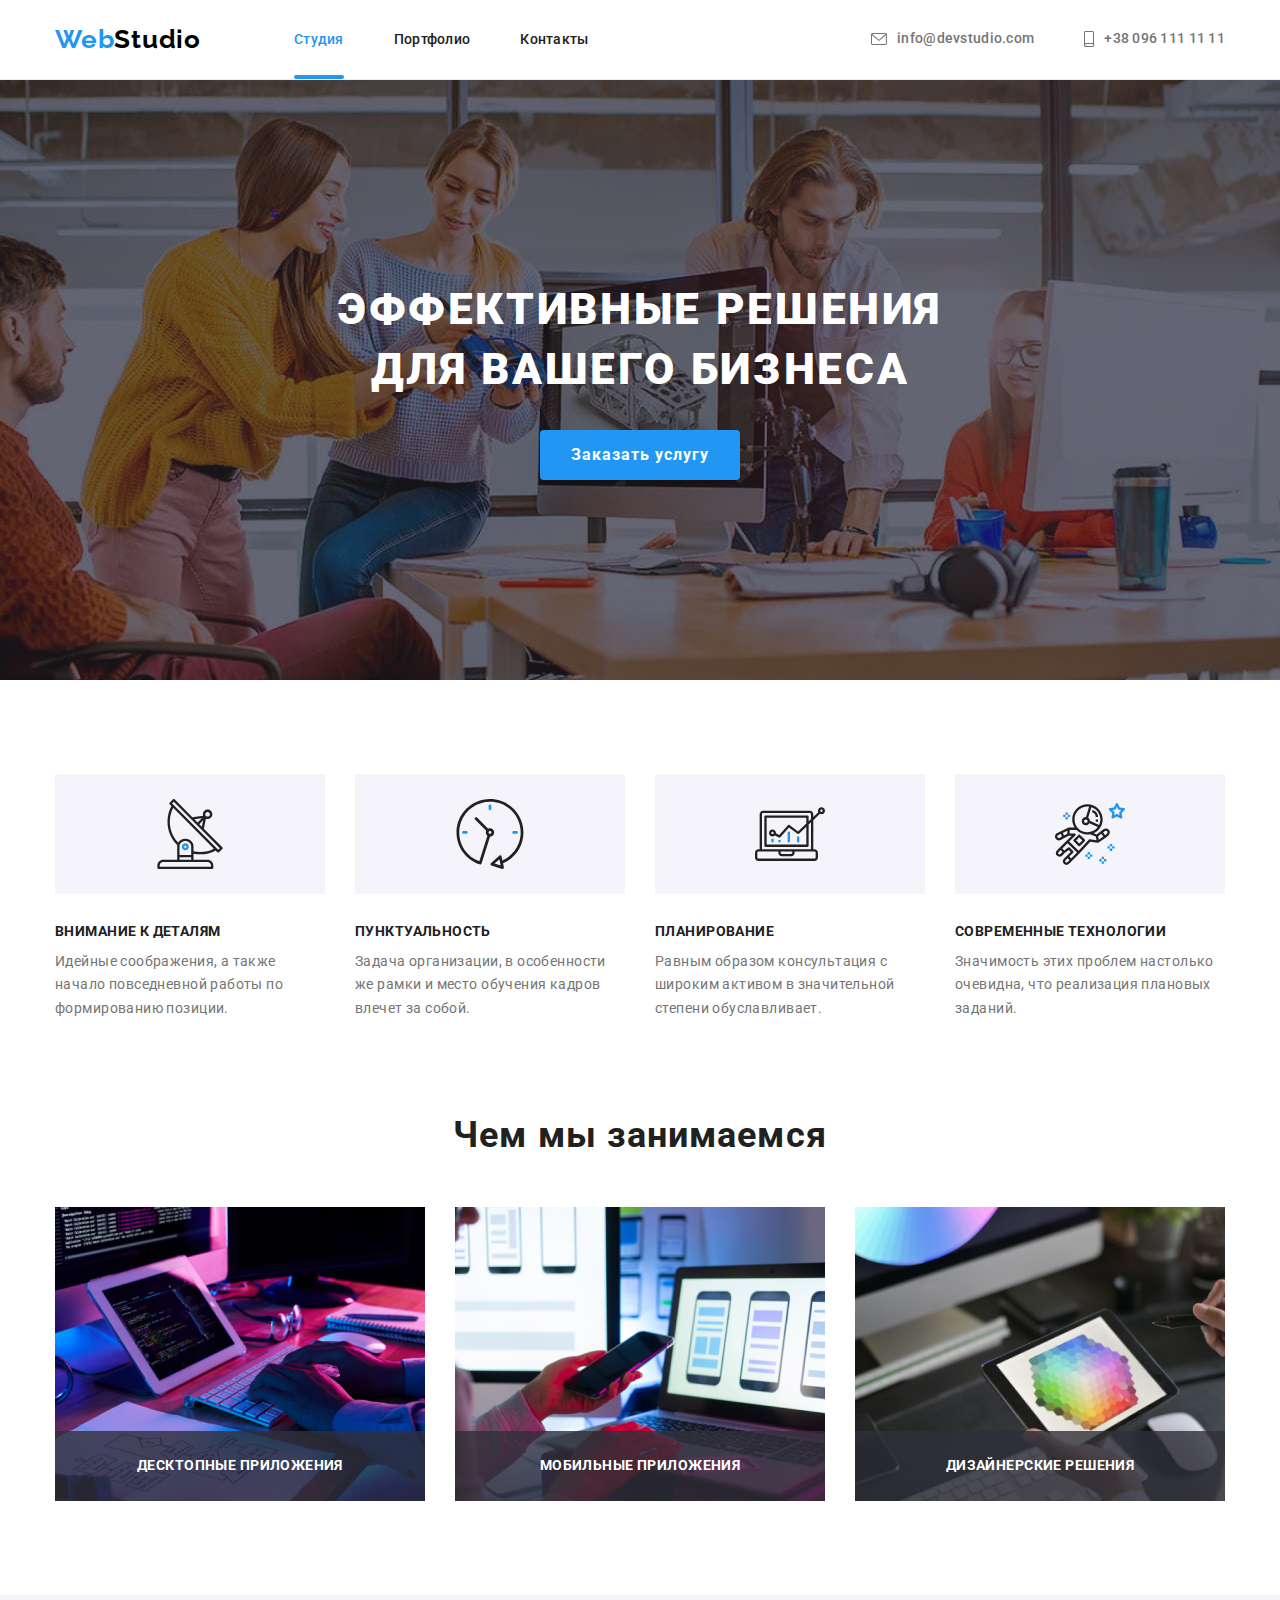
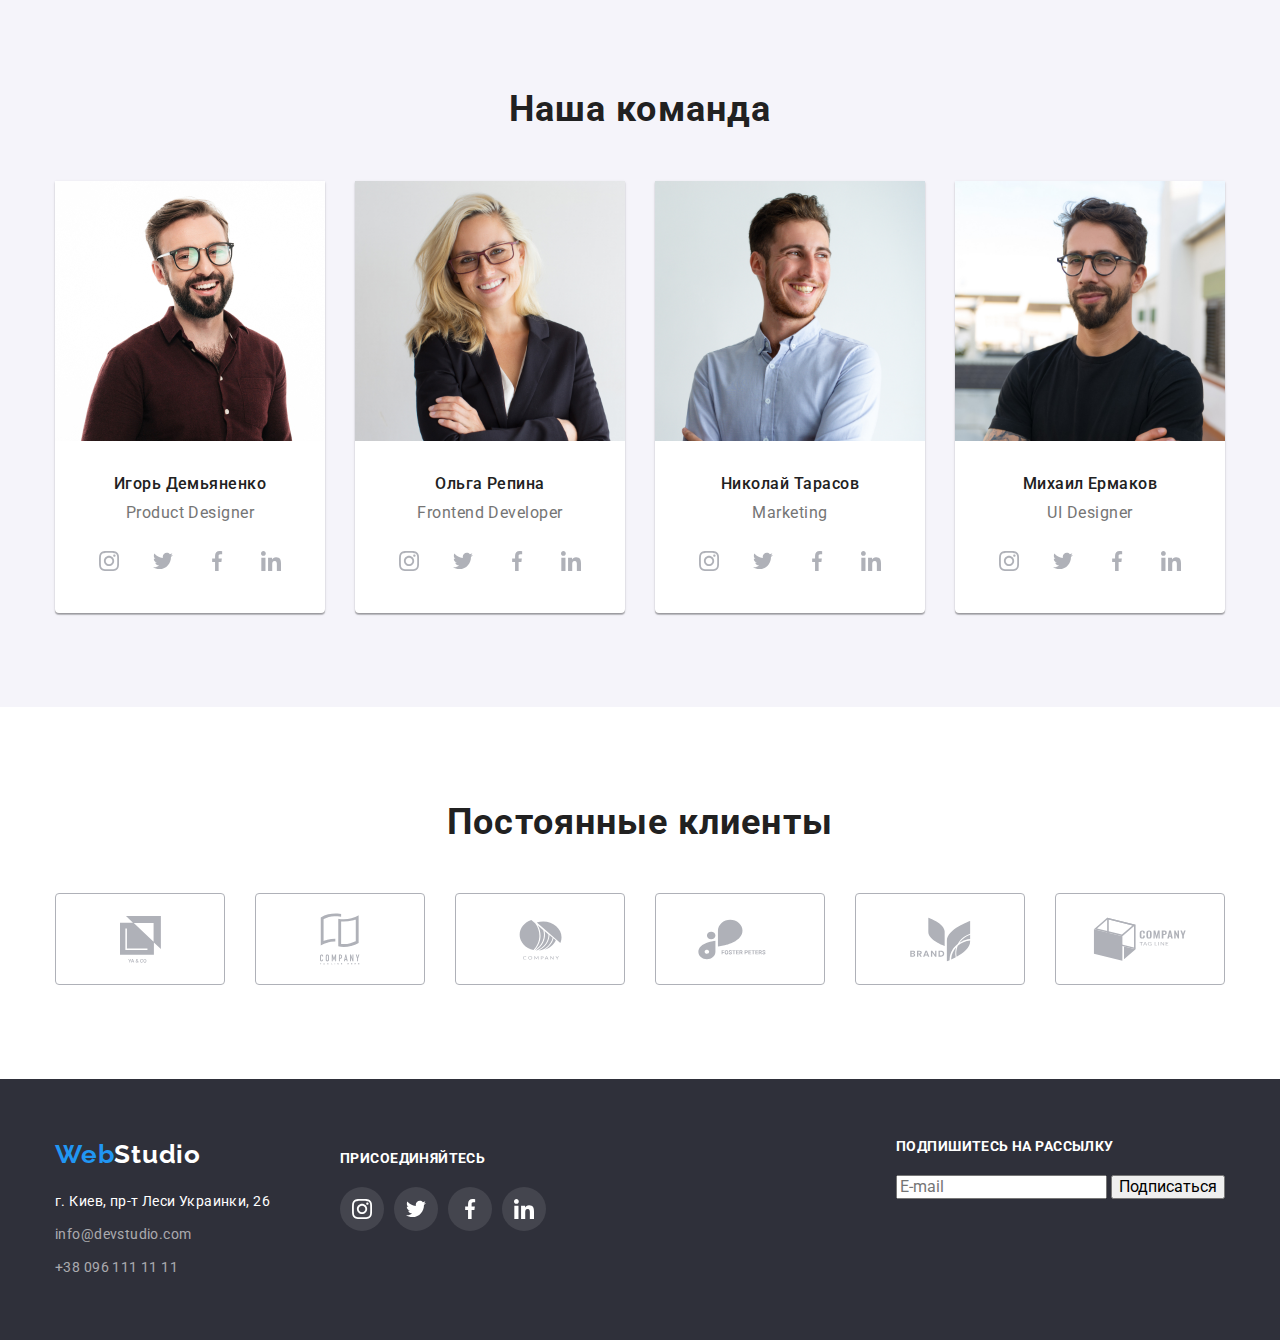
==== index.html @ 9729d233 "починає ДЗ 6" ====
<!DOCTYPE html>
<html lang="ru">
  <head>
    <meta charset="UTF-8" />
    <meta http-equiv="X-UA-Compatible" content="IE=edge" />
    <meta name="viewport" content="width=device-width, initial-scale=1.0" />
    <title>Студия</title>
    <link rel="preconnect" href="https://fonts.googleapis.com" />
    <link rel="preconnect" href="https://fonts.gstatic.com" crossorigin />
    <link
      href="https://fonts.googleapis.com/css2?family=Raleway:wght@700&amp;family=Roboto:wght@400;500;700;900&amp;display=swap"
      rel="stylesheet"
    />
    <link
      rel="stylesheet"
      href="https://cdnjs.cloudflare.com/ajax/libs/modern-normalize/1.0.0/modern-normalize.min.css"
    />
    <link rel="stylesheet" href="./css/styles.css" />
  </head>
  <body>
    <!--Шапка сторінки-->
    <header class="header">
      <div class="conteiner header-conteiner">
        <!--Логотип-->
        <a href="index.html" lang="en" class="logo-header link"
          ><span class="logo-item">Web</span>Studio</a
        >
        <nav class="header-nav">
          <!--Навігація сайту-->
          <ul class="nav-menu list">
            <li class="nav-menu-item">
              <a href="./index.html" class="menu-link link current">Студия</a>
            </li>
            <li class="nav-menu-item">
              <a href="./portfolio.html" class="menu-link link">Портфолио</a>
            </li>
            <li class="nav-menu-item">
              <a href="" class="menu-link link">Контакты</a>
            </li>
          </ul>
        </nav>
        <!--телефон і емейл-->
        <ul class="auth-menu list">
          <li>
            <a href="mailto:info@devstudio.com" class="auth-link link" lang="en"
              ><svg class="auth-link-icon" width="16" height="12">
                <use href="./images/icons.svg#envelope"></use>
              </svg>
              info@devstudio.com</a
            >
          </li>
          <li>
            <a href="tel:+380961111111" class="auth-tel link auth-link"
              ><svg class="auth-tel-icon" width="10" height="16">
                <use href="./images/icons.svg#smartphone"></use>
              </svg>
              +38 096 111 11 11</a
            >
          </li>
        </ul>
      </div>
    </header>
    <!--Основний текст сайту-->
    <main>
      <!--герой-->
      <section class="hero">
        <div class="conteiner hero-conteiner">
          <h1 class="hero-title">Эффективные решения для вашего бизнеса</h1>
          <button type="button" class="hero-btn" data-modal-open>
            Заказать услугу
          </button>
        </div>
      </section>
      <!--особливості-->
      <section class="features">
        <div class="conteiner">
          <!--Особливості-->
          <ul class="features-menu list">
            <li class="features-item">
              <div class="features-bg">
                <svg class="features-icon" width="70" height="70">
                  <use href="./images/icons.svg#antenna"></use>
                </svg>
              </div>
              <h3 class="features-title">Внимание к деталям</h3>
              <p class="features-text">
                Идейные соображения, а также начало повседневной работы по
                формированию позиции.
              </p>
            </li>
            <li class="features-item">
              <div class="features-bg">
                <svg class="features-icon" width="70" height="70">
                  <use href="./images/icons.svg#clock"></use>
                </svg>
              </div>
              <h3 class="features-title">Пунктуальность</h3>
              <p class="features-text">
                Задача организации, в особенности же рамки и место обучения
                кадров влечет за собой.
              </p>
            </li>
            <li class="features-item">
              <div class="features-bg">
                <svg class="features-icon" width="70" height="70">
                  <use href="./images/icons.svg#diagram"></use>
                </svg>
              </div>
              <h3 class="features-title">Планирование</h3>
              <p class="features-text">
                Равным образом консультация с широким активом в значительной
                степени обуславливает.
              </p>
            </li>
            <li class="features-item">
              <div class="features-bg">
                <svg class="features-icon" width="70" height="70">
                  <use href="./images/icons.svg#astronaut"></use>
                </svg>
              </div>
              <h3 class="features-title">Современные технологии</h3>
              <p class="features-text">
                Значимость этих проблем настолько очевидна, что реализация
                плановых заданий.
              </p>
            </li>
          </ul>
        </div>
      </section>
      <!--Чим ми займаємось-->
      <section class="activity section">
        <div class="conteiner">
          <h2 class="activity-title">Чем мы занимаемся</h2>
          <!--Зображення задач-->
          <ul class="activity-menu list">
            <li class="activity-item">
              <div class="activity-label">
                <p class="activity-text">Десктопные приложения</p>
              </div>
              <img
                class="activity-img"
                src="./images/creating_a_site.jpg"
                alt="создание сайта"
                width="370"
              />
            </li>
            <li class="activity-item">
              <div class="activity-label">
                <p class="activity-text">Мобильные приложения</p>
              </div>
              <img
                class="activity-img"
                src="./images/creating_applications.jpg"
                alt="создание мобильных приложений"
                width="370"
              />
            </li>
            <li class="activity-item">
              <div class="activity-label">
                <p class="activity-text">Дизайнерские решения</p>
              </div>
              <img
                class="activity-img"
                src="./images/design.jpg"
                alt="оформление и дизайн"
                width="370"
              />
            </li>
          </ul>
        </div>
      </section>
      <!--Наша команда-->
      <section class="team section">
        <div class="conteiner">
          <h2 class="team-title">Наша команда</h2>
          <ul class="team-menu list">
            <li class="team-item">
              <img
                src="./images/demyanenko.jpg"
                alt="Игорь Демьяненко"
                width="270"
              />
              <div class="team-block">
                <h3 class="name-title">Игорь Демьяненко</h3>
                <p lang="en" class="name-text">Product Designer</p>
              </div>
              <ul class="team-social-menu list">
                <li class="team-social-item">
                  <a href="" class="team-social-link">
                    <svg class="team-social-icon" width="20" height="20">
                      <use href="./images/icons.svg#instagram"></use>
                    </svg>
                  </a>
                </li>
                <li class="team-social-item">
                  <a href="" class="team-social-link">
                    <svg class="team-social-icon" width="20" height="20">
                      <use href="./images/icons.svg#twitter"></use>
                    </svg>
                  </a>
                </li>
                <li class="team-social-item">
                  <a href="" class="team-social-link">
                    <svg class="team-social-icon" width="20" height="20">
                      <use href="./images/icons.svg#facebook"></use>
                    </svg>
                  </a>
                </li>
                <li class="team-social-item">
                  <a href="" class="team-social-link">
                    <svg class="team-social-icon" width="20" height="20">
                      <use href="./images/icons.svg#linkedin"></use>
                    </svg>
                  </a>
                </li>
              </ul>
            </li>
            <li class="team-item">
              <img src="./images/repina.jpg" alt="Ольга Репина" width="270" />
              <div class="team-block">
                <h3 class="name-title">Ольга Репина</h3>
                <p lang="en" class="name-text">Frontend Developer</p>
              </div>
              <ul class="team-social-menu list">
                <li class="team-social-item">
                  <a href="" class="team-social-link">
                    <svg class="team-social-icon" width="20" height="20">
                      <use href="./images/icons.svg#instagram"></use>
                    </svg>
                  </a>
                </li>
                <li class="team-social-item">
                  <a href="" class="team-social-link">
                    <svg class="team-social-icon" width="20" height="20">
                      <use href="./images/icons.svg#twitter"></use>
                    </svg>
                  </a>
                </li>
                <li class="team-social-item">
                  <a href="" class="team-social-link">
                    <svg class="team-social-icon" width="20" height="20">
                      <use href="./images/icons.svg#facebook"></use>
                    </svg>
                  </a>
                </li>
                <li class="team-social-item">
                  <a href="" class="team-social-link">
                    <svg class="team-social-icon" width="20" height="20">
                      <use href="./images/icons.svg#linkedin"></use>
                    </svg>
                  </a>
                </li>
              </ul>
            </li>
            <li class="team-item">
              <img
                src="./images/tarasov.jpg"
                alt="Николай Тарасов"
                width="270"
              />
              <div class="team-block">
                <h3 class="name-title">Николай Тарасов</h3>
                <p lang="en" class="name-text">Marketing</p>
              </div>
              <ul class="team-social-menu list">
                <li class="team-social-item">
                  <a href="" class="team-social-link">
                    <svg class="team-social-icon" width="20" height="20">
                      <use href="./images/icons.svg#instagram"></use>
                    </svg>
                  </a>
                </li>
                <li class="team-social-item">
                  <a href="" class="team-social-link">
                    <svg class="team-social-icon" width="20" height="20">
                      <use href="./images/icons.svg#twitter"></use>
                    </svg>
                  </a>
                </li>
                <li class="team-social-item">
                  <a href="" class="team-social-link">
                    <svg class="team-social-icon" width="20" height="20">
                      <use href="./images/icons.svg#facebook"></use>
                    </svg>
                  </a>
                </li>
                <li class="team-social-item">
                  <a href="" class="team-social-link">
                    <svg class="team-social-icon" width="20" height="20">
                      <use href="./images/icons.svg#linkedin"></use>
                    </svg>
                  </a>
                </li>
              </ul>
            </li>
            <li class="team-item">
              <img
                src="./images/ermakov.jpg"
                alt="Михаил Ермаков"
                width="270"
              />
              <div class="team-block">
                <h3 class="name-title">Михаил Ермаков</h3>
                <p lang="en" class="name-text">UI Designer</p>
              </div>
              <ul class="team-social-menu list">
                <li class="team-social-item">
                  <a href="" class="team-social-link">
                    <svg class="team-social-icon" width="20" height="20">
                      <use href="./images/icons.svg#instagram"></use>
                    </svg>
                  </a>
                </li>
                <li class="team-social-item">
                  <a href="" class="team-social-link">
                    <svg class="team-social-icon" width="20" height="20">
                      <use href="./images/icons.svg#twitter"></use>
                    </svg>
                  </a>
                </li>
                <li class="team-social-item">
                  <a href="" class="team-social-link">
                    <svg class="team-social-icon" width="20" height="20">
                      <use href="./images/icons.svg#facebook"></use>
                    </svg>
                  </a>
                </li>
                <li class="team-social-item">
                  <a href="" class="team-social-link">
                    <svg class="team-social-icon" width="20" height="20">
                      <use href="./images/icons.svg#linkedin"></use>
                    </svg>
                  </a>
                </li>
              </ul>
            </li>
          </ul>
        </div>
      </section>
      <!-- Постійні клієнти -->
      <section class="clients section">
        <div class="conteiner">
          <h2 class="clients-title">Постоянные клиенты</h2>
          <ul class="clients-menu list">
            <li class="clients-item">
              <a href="" class="clients-link">
                <svg class="clients-icon" width="41" height="47">
                  <use href="./images/icons.svg#company-1"></use>
                </svg>
              </a>
            </li>
            <li class="clients-item">
              <a href="" class="clients-link">
                <svg class="clients-icon" width="40" height="52">
                  <use href="./images/icons.svg#company-2"></use>
                </svg>
              </a>
            </li>
            <li class="clients-item">
              <a href="" class="clients-link">
                <svg class="clients-icon" width="43" height="41">
                  <use href="./images/icons.svg#company-3"></use>
                </svg>
              </a>
            </li>
            <li class="clients-item">
              <a href="" class="clients-link">
                <svg class="clients-icon" width="84" height="41">
                  <use href="./images/icons.svg#company-4"></use>
                </svg>
              </a>
            </li>
            <li class="clients-item">
              <a href="" class="clients-link">
                <svg class="clients-icon" width="63" height="45">
                  <use href="./images/icons.svg#company-5"></use>
                </svg>
              </a>
            </li>
            <li class="clients-item">
              <a href="" class="clients-link">
                <svg class="clients-icon" width="94" height="44">
                  <use href="./images/icons.svg#company-6"></use>
                </svg>
              </a>
            </li>
          </ul>
        </div>
      </section>
    </main>
    <!--Футер-->
    <footer class="footer">
      <div class="conteiner footer-block">
        <div class="footer-address-block">
          <a href="index.html" lang="en" class="logo-footer link"
            ><span class="logo-item">Web</span>Studio</a
          >
          <address class="address">
            <p class="footer-address">г. Киев, пр-т Леси Украинки, 26</p>
            <a
              href="mailto:info@devstudio.com"
              lang="en"
              class="footer-web link"
              >info@devstudio.com</a
            >
            <a href="tel:+380961111111" class="footer-tel link"
              >+38 096 111 11 11</a
            >
          </address>
        </div>
        <div class="footer-social">
          <p class="footer-social-text">присоединяйтесь</p>
          <ul class="footer-social-menu list">
            <li class="footer-social-item">
              <a href="" class="footer-social-link">
                <svg class="footer-social-icon" width="20" height="20">
                  <use href="./images/icons.svg#instagram"></use>
                </svg>
              </a>
            </li>
            <li class="footer-social-item">
              <a href="" class="footer-social-link">
                <svg class="footer-social-icon" width="20" height="20">
                  <use href="./images/icons.svg#twitter"></use>
                </svg>
              </a>
            </li>
            <li class="footer-social-item">
              <a href="" class="footer-social-link">
                <svg class="footer-social-icon" width="20" height="20">
                  <use href="./images/icons.svg#facebook"></use>
                </svg>
              </a>
            </li>
            <li class="footer-social-item">
              <a href="" class="footer-social-link">
                <svg class="footer-social-icon" width="20" height="20">
                  <use href="./images/icons.svg#linkedin"></use>
                </svg>
              </a>
            </li>
          </ul>
        </div>
        <div class="footer-sign">
          <p class="footer-sign-text">подпишитесь на рассылку</p>
          <form class="footer-sign-form">
              <input class="footer-sign-mail-siput" type="email" placeholder="E-mail">
              <button type="submit">Подписаться</button>
          </form>
        </div>
      </div>
    </footer>
    <div class="backdrop is-hidden" data-modal>
      <div class="modal">
        <button type="button" class="modal-btn" data-modal-close>
          <svg class="modal-close" width="18" height="18">
            <use href="./images/icons.svg#close"></use>
          </svg>
        </button>
      </div>
    </div>
    <script src="./js/modal.js"></script>
  </body>
</html>
---- css/styles.css ----
html {
  box-sizing: border-box;
}

*,
*::before,
*::after {
  box-sizing: inherit;
}

:root {
  --primary-text-color: #757575;
  --primary-title-color: #212121;
  --white-title-color: #ffffff;
  --accent-color: #2196f3;
  --header-text-color: #212121;
  --footer-text-color: rgba(255, 255, 255, 0.6);
  --footer-icon-bg-color: rgba(255, 255, 255, 0.1);
  --background-item-color: #f5f4fa;
  --icons-media-color: #afb1b8;
}

body {
  font-family: 'Roboto', sans-serif;
  color: #212121;
}

h1,
h2,
h3,
h4,
h4,
h5,
p {
  margin: 0;
}

ul {
  margin: 0;
  padding: 0;
}

.list {
  list-style: none;
}

.link {
  text-decoration: none;
}

.conteiner {
  width: 1200px;
  padding-left: 15px;
  padding-right: 15px;
  margin-left: auto;
  margin-right: auto;
}

.section {
  padding-top: 94px;
  padding-bottom: 94px;
}

/* -----------------------header------------------------- */

.header {
  padding-top: 24px;
  padding-bottom: 24px;
  border-bottom: 1px solid #ececec;
}

.header-conteiner {
  display: flex;
  align-items: center;
}

.link.current {
  color: var(--accent-color);
}

.nav-menu {
  display: flex;
}

.nav-menu-item:not(:last-child) {
  margin-right: 50px;
}

.logo-header {
  font-family: Raleway, sans-serif;
  font-style: normal;
  font-weight: 700;
  font-size: 26px;
  line-height: 1.19;
  letter-spacing: 0.03em;
  color: #000000;
  margin-right: 93px;
}

.logo-footer {
  font-family: Raleway, sans-serif;
  font-style: normal;
  font-weight: 700;
  font-size: 26px;
  line-height: 1.19;
  letter-spacing: 0.03em;
  color: #ffffff;
}

.logo-item {
  color: #2196f3;
}

.menu-link {
  position: relative;
  font-weight: 500;
  font-size: 14px;
  line-height: 1.14;
  letter-spacing: 0.02em;
  color: var(--header-text-color);
  transition-property: color;
  transition-duration: 250ms;
  transition-timing-function: cubic-bezier(0.4, 0, 0.2, 1);
}

.current.menu-link::after {
  position: absolute;
  content: '';
  display: block;
  width: 100%;
  height: 4px;
  border-radius: 2px;
  background-color: var(--accent-color);
  bottom: -31.4px;
}

.menu-link:hover,
.menu-link:focus {
  color: var(--accent-color);
}

.auth-menu {
  display: flex;
  margin-left: auto;
}

.auth-link {
  font-weight: 500;
  font-size: 14px;
  line-height: 1.14;
  letter-spacing: 0.02em;
  color: var(--primary-text-color);
  display: flex;
  align-items: center;
  transition-property: color;
  transition-duration: 250ms;
  transition-timing-function: cubic-bezier(0.4, 0, 0.2, 1);
}

.auth-tel {
  margin-left: 50px;
}

.auth-link:hover,
.auth-link:focus {
  color: var(--accent-color);
}

.auth-link-icon {
  margin-right: 10px;
  fill: currentColor;
}

.auth-tel-icon {
  margin-right: 10px;
  fill: currentColor;
}

/* --------------------hero----------------------- */

.hero {
  background-image: linear-gradient(
      rgba(47, 48, 58, 0.4),
      rgba(47, 48, 58, 0.4)
    ),
    url(../images/hero-bg.jpg);
  max-width: 1600px;
  background-repeat: no-repeat;
  background-size: cover;
  background-position: center;
  margin-left: auto;
  margin-right: auto;
}

.hero-conteiner {
  padding-top: 200px;
  padding-bottom: 200px;
}

.hero-title {
  font-weight: 900;
  font-size: 44px;
  line-height: 1.36;
  letter-spacing: 0.06em;
  text-transform: uppercase;
  color: var(--white-title-color);
  width: 696px;
  text-align: center;
  margin-left: auto;
  margin-right: auto;
}

.hero-btn {
  display: block;
  font-family: inherit;
  font-weight: bold;
  font-size: 16px;
  line-height: 1.87;
  letter-spacing: 0.06em;
  color: var(--white-title-color);
  cursor: pointer;
  background: #2196f3;
  box-shadow: 0px 4px 4px rgba(0, 0, 0, 0.15);
  margin-left: auto;
  margin-right: auto;
  margin-top: 30px;
  min-width: 200px;
  height: 50px;
  border-radius: 4px;
  border-style: none;
  transition-property: background-color;
  transition-duration: 250ms;
  transition-timing-function: cubic-bezier(0.4, 0, 0.2, 1);
}

.hero-btn:hover,
.hero-btn:focus {
  background-color: #188ce8;
}

/* --------------------features----------------------- */

.features-bg {
  width: 270px;
  height: 120px;
  padding: 25px 100px;
  background-color: var(--background-item-color);
  margin-bottom: 30px;
}

.features {
  padding-top: 94px;
}

.features-menu {
  display: flex;
  justify-content: space-between;
}

.features-item {
  width: 270px;
}

.features-title {
  display: block;
  font-weight: 700;
  font-size: 14px;
  line-height: 1.14;
  letter-spacing: 0.03em;
  text-transform: uppercase;
  color: var(--primary-title-color);
  margin-bottom: 10px;
}

.features-text {
  font-size: 14px;
  line-height: 1.71;
  letter-spacing: 0.03em;
  color: var(--primary-text-color);
}

/* --------------------activity----------------------- */

.activity-title {
  display: block;
  font-weight: bold;
  font-size: 36px;
  line-height: 1.16;
  letter-spacing: 0.03em;
  color: var(--primary-title-color);
  text-align: center;
  margin-bottom: 50px;
}

.activity-menu {
  display: flex;
  justify-content: space-between;
}

.activity-item {
  position: relative;
}

.activity-label {
  position: absolute;
  width: 100%;
  height: 70px;
  bottom: 0;
}

.activity-text {
  background: rgba(47, 48, 58, 0.8);
  font-weight: 700;
  font-size: 14px;
  line-height: 1.14;
  text-align: center;
  letter-spacing: 0.03em;
  text-transform: uppercase;
  color: var(--white-title-color);
  padding-top: 27px;
  padding-bottom: 27px;
}

.activity-img {
  display: block;
}

/* --------------------team----------------------- */

.team {
  background-color: var(--background-item-color);
  margin-left: auto;
  margin-right: auto;
}

.team-title {
  display: block;
  font-weight: bold;
  font-size: 36px;
  line-height: 1.16;
  letter-spacing: 0.03em;
  color: var(--primary-title-color);
  text-align: center;
  margin-bottom: 50px;
}

.team-menu {
  display: flex;
  justify-content: space-between;
}

.team-item {
  background: #ffffff;
  box-shadow: 0px 1px 3px rgba(0, 0, 0, 0.12), 0px 1px 1px rgba(0, 0, 0, 0.14),
    0px 2px 1px rgba(0, 0, 0, 0.2);
  border-radius: 0px 0px 4px 4px;
}

.team-block {
  padding-top: 30px;
  padding-bottom: 16px;
}

.name-title {
  display: block;
  font-weight: 500;
  font-size: 16px;
  line-height: 1.18;
  letter-spacing: 0.03em;
  color: var(--primary-title-color);
  text-align: center;
  margin-bottom: 10px;
}

.name-text {
  display: block;
  font-size: 16px;
  line-height: 1.18;
  letter-spacing: 0.03em;
  color: var(--primary-text-color);
  text-align: center;
}

.team-social-menu {
  display: flex;
  padding: 0px 32px 30px 32px;
  justify-content: space-between;
}

.team-social-link {
  display: flex;
  justify-content: center;
  align-items: center;
  width: 44px;
  height: 44px;
  border-radius: 50%;
  background-color: var(--white-title-color);
  color: var(--icons-media-color);
  transition-property: background-color, color;
  transition-duration: 250ms;
  transition-timing-function: cubic-bezier(0.4, 0, 0.2, 1);
}

.team-social-link:hover,
.team-social-link:focus {
  background-color: var(--accent-color);
  color: var(--white-title-color);
}

.team-social-icon {
  background-repeat: no-repeat;
  background-position: center;
  background-size: cover;
  fill: currentColor;
}

/* --------------------clients----------------------- */

.clients-title {
  font-weight: 700;
  font-size: 36px;
  line-height: 1.17;
  text-align: center;
  letter-spacing: 0.03em;
  color: var(--header-text-color);
  margin-bottom: 50px;
}

.clients-menu {
  display: flex;
  justify-content: space-between;
}

.clients-link {
  display: flex;
  justify-content: center;
  align-items: center;
  width: 170px;
  height: 92px;
  border: 1px solid var(--icons-media-color);
  color: var(--icons-media-color);
  border-radius: 4px;
  transition-property: border, color;
  transition-duration: 250ms;
  transition-timing-function: cubic-bezier(0.4, 0, 0.2, 1);
}

.clients-link:hover,
.clients-link:focus {
  border: 1px solid var(--accent-color);
  color: var(--accent-color);
}

.clients-icon {
  background-repeat: no-repeat;
  background-position: center;
  background-size: cover;
  fill: currentColor;
}

/* -------------------portfolio---------------------- */

.portfolio-btn-menu {
  display: flex;
  justify-content: center;
  margin-bottom: 50px;
}

.potfolio-btn-item:not(:last-child) {
  margin-right: 8px;
}

.portfolio-img-menu {
  display: flex;
  flex-wrap: wrap;
  margin: -15px;
}

.potfolio-img-block {
  border-left: 1px solid #eeeeee;
  border-bottom: 1px solid #eeeeee;
  border-right: 1px solid #eeeeee;
  padding: 20px 24px;
}

.portfolio-img-item {
  margin: 15px;
  flex-basis: calc((100% - 3 * 30px) / 3);
}

.portfolio-btn {
  font-family: inherit;
  font-style: normal;
  font-weight: 500;
  font-size: 16px;
  line-height: 1.62;
  letter-spacing: 0.03em;
  color: var(--primary-title-color);
  background-color: var(--background-item-color);
  cursor: pointer;
  border-radius: 4px;
  border: none;
  padding: 6px 22px;
  transition-property: background-color, color, box-shadow;
  transition-duration: 250ms;
  transition-timing-function: cubic-bezier(0.4, 0, 0.2, 1);
}

.portfolio-btn:hover,
.portfolio-btn:focus {
  color: var(--white-title-color);
  background-color: var(--accent-color);
  box-shadow: 0px 3px 1px rgba(0, 0, 0, 0.1), 0px 1px 2px rgba(0, 0, 0, 0.08),
    0px 2px 2px rgba(0, 0, 0, 0.12);
  border-radius: 4px;
}

.portfolio-card {
  display: block;
  transition: box-shadow 250ms cubic-bezier(0.4, 0, 0.2, 1);
}

.portfolio-card:hover,
.portfolio-card:focus {
  box-shadow: 0px 1px 1px rgba(0, 0, 0, 0.12), 0px 4px 4px rgba(0, 0, 0, 0.06),
    1px 4px 6px rgba(0, 0, 0, 0.16);
}

.portfolio-card:hover .portfolio-overlay,
.portfolio-card:focus .portfolio-overlay {
  box-shadow: 0px 1px 1px rgba(0, 0, 0, 0.12), 0px 4px 4px rgba(0, 0, 0, 0.06),
    1px 4px 6px rgba(0, 0, 0, 0.16);
  transform: translateY(0);
}

.portfolio-img {
  display: block;
}

.portfolio-card-block {
  position: relative;
  overflow: hidden;
}

.portfolio-overlay {
  position: absolute;
  top: 0;
  left: 0;
  background: rgba(33, 150, 243, 0.9);
  height: 100%;
  width: 100%;
  padding: 63px 24px;
  transform: translateY(101%);
  transition: transform 250ms cubic-bezier(0.4, 0, 0.2, 1);
}

.portfolio-overlay-text {
  font-weight: 400;
  font-size: 18px;
  line-height: 1.56;
  letter-spacing: 0.03em;
  color: var(--white-title-color);
}

.portfolio-img-title {
  display: block;
  font-weight: bold;
  font-size: 18px;
  line-height: 2;
  letter-spacing: 0.06em;
  color: var(--primary-title-color);
  margin-bottom: 4px;
}

.portfolio-img-text {
  display: block;
  font-size: 16px;
  line-height: 1.87;
  letter-spacing: 0.03em;
  color: var(--primary-text-color);
}

/* --------------------footer----------------------- */

.footer {
  background-color: #2f303a;
  padding-top: 60px;
  padding-bottom: 60px;
  margin-left: auto;
  margin-right: auto;
}

.footer-block {
  display: flex;
}

.footer-address {
  font-style: normal;
  font-weight: normal;
  font-size: 14px;
  line-height: 1.71;
  letter-spacing: 0.03em;
  color: var(--white-title-color);
  margin-top: 20px;
}

.footer-web {
  display: block;
  font-style: normal;
  font-weight: normal;
  font-size: 14px;
  line-height: 1.71;
  letter-spacing: 0.03em;
  color: var(--footer-text-color);
  margin-top: 9px;
  margin-bottom: 9px;
  transition-property: color;
  transition-duration: 250ms;
  transition-timing-function: cubic-bezier(0.4, 0, 0.2, 1);
}

.footer-web:hover,
.footer-web:focus {
  color: var(--accent-color);
}

.footer-tel {
  display: block;
  font-style: normal;
  font-weight: normal;
  font-size: 14px;
  line-height: 1.71;
  letter-spacing: 0.03em;
  color: var(--footer-text-color);
  transition-property: color;
  transition-duration: 250ms;
  transition-timing-function: cubic-bezier(0.4, 0, 0.2, 1);
}

.footer-tel:hover,
.footer-tel:focus {
  color: var(--accent-color);
}

.footer-social {
  width: 206px;
  margin: 12px auto 40px 70px;
}

.footer-social-text, .footer-sign-text {
  font-weight: 700;
  font-size: 14px;
  line-height: 1.14;
  letter-spacing: 0.03em;
  text-transform: uppercase;
  color: var(--white-title-color);
  margin-bottom: 20px;
}

.footer-social-menu {
  display: flex;
  justify-content: space-between;
}

.footer-social-link {
  display: flex;
  justify-content: center;
  align-items: center;
  width: 44px;
  height: 44px;
  border-radius: 50%;
  background-color: var(--footer-icon-bg-color);
  color: var(--white-title-color);
  transition-property: background-color;
  transition-duration: 250ms;
  transition-timing-function: cubic-bezier(0.4, 0, 0.2, 1);
}

.footer-social-link:hover,
.footer-social-link:focus {
  background-color: var(--accent-color);
}

.footer-social-icon {
  background-repeat: no-repeat;
  background-position: center;
  background-size: cover;
  fill: currentColor;
}

.footer-sign

/* --------------------backdrop----------------------- */

.backdrop {
  width: 100vw;
  height: 100vh;
  background: rgba(0, 0, 0, 0.2);
  position: fixed;
  top: 0;
  transition: opacity 250ms cubic-bezier(0.4, 0, 0.2, 1),
    visibility 250ms cubic-bezier(0.4, 0, 0.2, 1);
}

.backdrop.is-hidden {
  visibility: hidden;
  opacity: 0;
  pointer-events: none;
}

.modal {
  position: absolute;
  width: 528px;
  min-height: 581px;
  background-color: var(--white-title-color);
  box-shadow: 0px 1px 3px rgba(0, 0, 0, 0.12), 0px 1px 1px rgba(0, 0, 0, 0.14),
    0px 2px 1px rgba(0, 0, 0, 0.2);
  border-radius: 4px;
  top: 50%;
  left: 50%;
  transform: translate(-50%, -50%);
}

.modal-btn {
  position: absolute;
  border: 1px solid rgba(0, 0, 0, 0.1);
  background-color: transparent;
  width: 30px;
  height: 30px;
  border-radius: 50%;
  top: 8px;
  right: 8px;
  display: flex;
  align-items: center;
  justify-content: center;
  cursor: pointer;
}
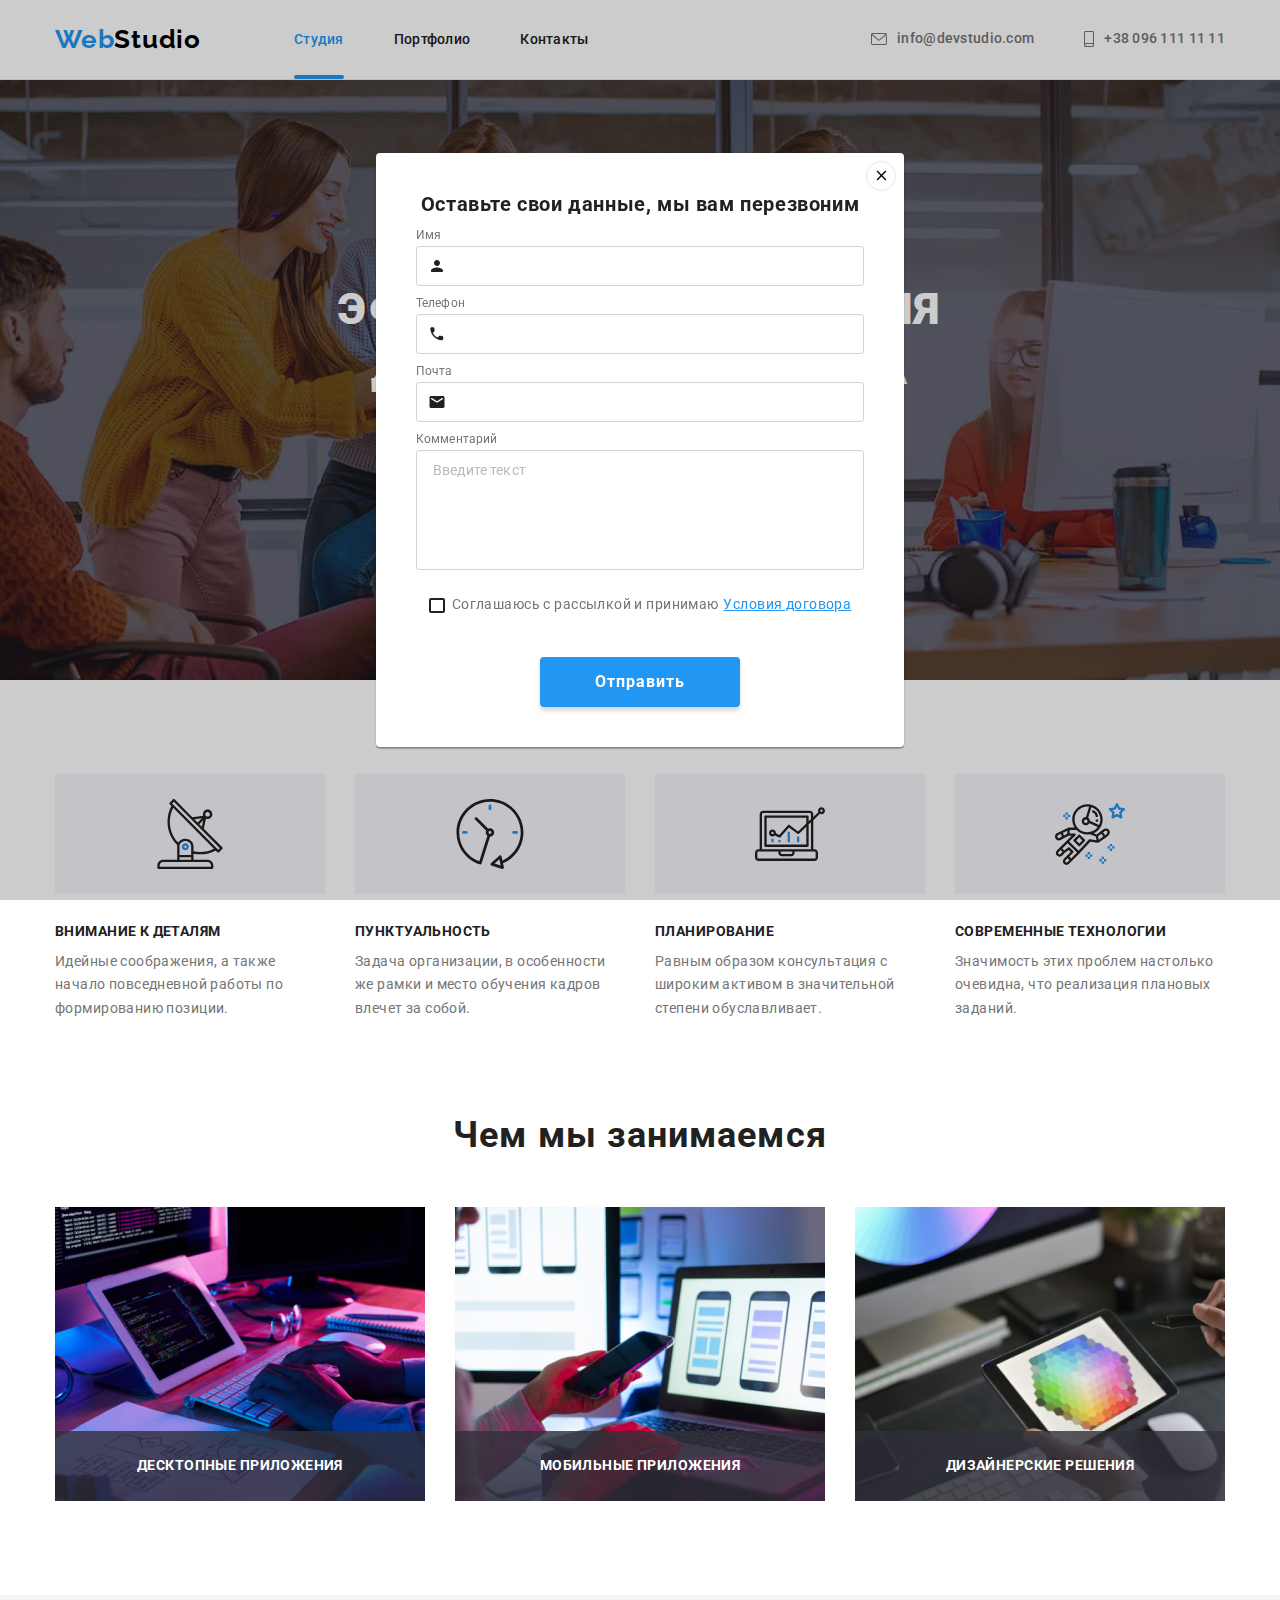
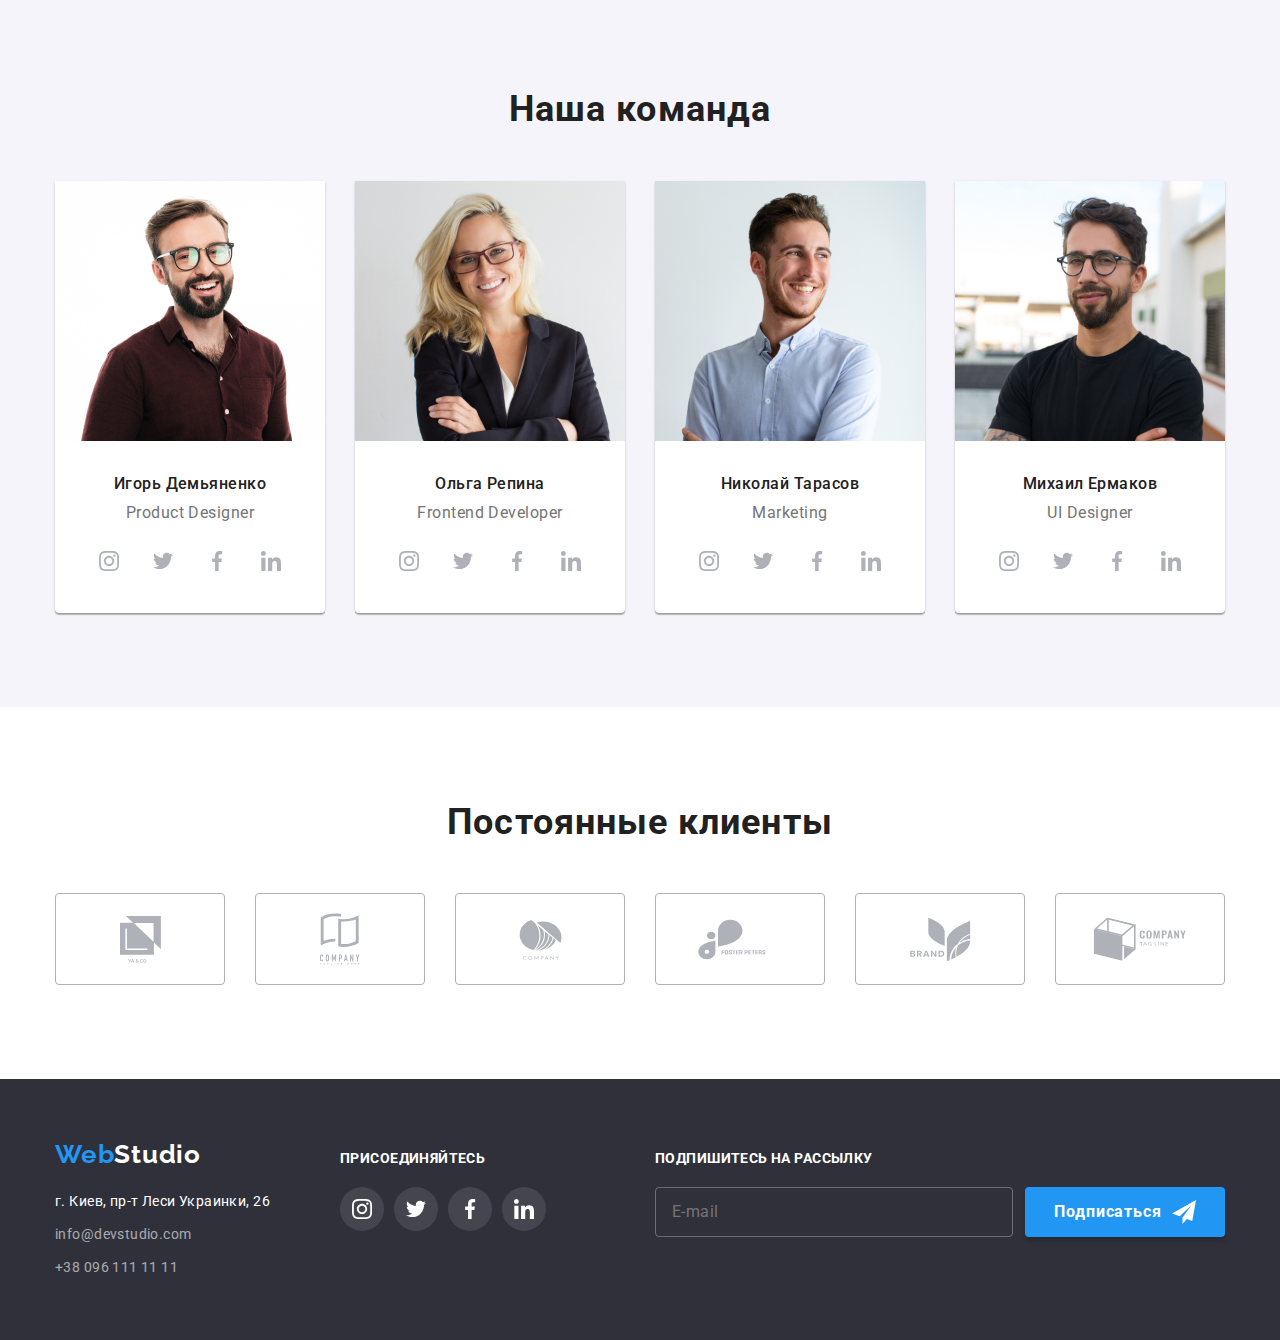
==== commit 4ed11caf: "закінчує роботу над ДЗ6" ====
--- a/index.html
+++ b/index.html
@@ -444,19 +444,97 @@
         <div class="footer-sign">
           <p class="footer-sign-text">подпишитесь на рассылку</p>
           <form class="footer-sign-form">
-              <input class="footer-sign-mail-siput" type="email" placeholder="E-mail">
-              <button type="submit">Подписаться</button>
+            <input
+              class="footer-sign-input"
+              name="email"
+              type="email"
+              placeholder="E-mail"
+            />
+            <button class="footer-sign-button" type="submit">
+              Подписаться
+              <svg class="footer-sign-form-icon" width="24" height="24">
+                <use href="./images/icons.svg#send"></use>
+              </svg>
+            </button>
           </form>
         </div>
       </div>
     </footer>
-    <div class="backdrop is-hidden" data-modal>
+    <div class="backdrop" data-modal>
       <div class="modal">
         <button type="button" class="modal-btn" data-modal-close>
           <svg class="modal-close" width="18" height="18">
             <use href="./images/icons.svg#close"></use>
           </svg>
         </button>
+        <p class="modal-text">Оставьте свои данные, мы вам перезвоним</p>
+        <form class="modal-form" action="">
+          <label class="modal-form-label"
+            >Имя
+            <span class="modal-form-field">
+              <input
+                class="modal-form-input"
+                type="text"
+                name="name"
+                minlength="2"
+                pattern="[a-zA-Zа-яїєіёА-ЯЇІЁ]+"
+                title="Имя должно содержать символы кириллицы или латиницы"
+                required
+              />
+              <svg class="modal-form-icon" width="18" height="18">
+                <use href="./images/icons.svg#person-modal"></use>
+              </svg>
+            </span>
+          </label>
+
+          <label class="modal-form-label"
+            >Телефон
+            <span class="modal-form-field">
+              <input
+                class="modal-form-input"
+                type="tel"
+                name="tel"
+                minlength="5"
+                maxlength="15"
+                pattern="[0-9]{3}-[0-9]{3}-[0-9]{2}-[0-9]{2}"
+                title="050-777-22-33"
+              />
+              <svg class="modal-form-icon" width="18" height="18">
+                <use href="./images/icons.svg#phone-modal"></use>
+              </svg>
+            </span>
+          </label>
+          <label class="modal-form-label"
+            >Почта
+            <span class="modal-form-field">
+              <input class="modal-form-input" type="email" name="email" />
+              <svg class="modal-form-icon" width="18" height="18">
+                <use href="./images/icons.svg#email-modal"></use>
+              </svg>
+            </span>
+          </label>
+          <label class="modal-form-label"
+            >Комментарий
+            <textarea
+              class="modal-form-comment"
+              name="comment"
+              placeholder="Введите текст"
+            ></textarea>
+          </label>
+          <div class="modal-form-accept">
+            <input
+              class="modal-accept-input visually-hidden"
+              type="checkbox"
+              name="accept-policy"
+              id="accept-policy"
+            />
+            <label class="modal-accept-label" for="accept-policy">
+              Соглашаюсь с рассылкой и принимаю
+              <a class="modal-accept-link" href="">Условия договора</a></label
+            >
+          </div>
+          <button class="modal-form-btn" type="submit">Отправить</button>
+        </form>
       </div>
     </div>
     <script src="./js/modal.js"></script>
--- a/css/styles.css
+++ b/css/styles.css
@@ -18,11 +18,19 @@
   --footer-icon-bg-color: rgba(255, 255, 255, 0.1);
   --background-item-color: #f5f4fa;
   --icons-media-color: #afb1b8;
+  --icon-black-color: #000000;
 }
 
 body {
   font-family: 'Roboto', sans-serif;
-  color: #212121;
+  color: var(--header-text-color);
+}
+
+input:-webkit-autofill,
+input:-webkit-autofill:hover,
+input:-webkit-autofill:focus,
+input:-webkit-autofill:active {
+  transition: background-color 50000s ease-in-out 0s, color 5000s ease-in-out 0s;
 }
 
 h1,
@@ -647,7 +655,8 @@
   margin: 12px auto 40px 70px;
 }
 
-.footer-social-text, .footer-sign-text {
+.footer-social-text,
+.footer-sign-text {
   font-weight: 700;
   font-size: 14px;
   line-height: 1.14;
@@ -688,7 +697,59 @@
   fill: currentColor;
 }
 
-.footer-sign
+.footer-sign-text {
+  margin-top: 12px;
+}
+
+.footer-sign-form {
+  display: flex;
+}
+
+.footer-sign-input {
+  border: 1px solid rgba(255, 255, 255, 0.3);
+  box-sizing: border-box;
+  border-radius: 4px;
+  padding: 0 0 0 16px;
+  background-color: inherit;
+  width: 358px;
+  font-weight: 400;
+  font-size: 16px;
+  line-height: 1.25;
+  align-items: center;
+  letter-spacing: 0.03em;
+  color: rgba(255, 255, 255, 0.6);
+}
+
+.footer-sign-input:focus {
+  outline: none;
+  border-color: var(--accent-color);
+}
+
+.footer-sign-button {
+  display: flex;
+  justify-content: center;
+  min-width: 200px;
+  height: 50px;
+  padding: 10px 0;
+  color: var(--white-title-color);
+  background: var(--accent-color);
+  box-shadow: 0px 4px 4px rgba(0, 0, 0, 0.15);
+  border-radius: 4px;
+  border: none;
+  cursor: pointer;
+  font-weight: 700;
+  font-size: 16px;
+  line-height: 1.87;
+  align-items: center;
+  text-align: center;
+  letter-spacing: 0.06em;
+  margin-left: 12px;
+}
+
+.footer-sign-form-icon {
+  margin-left: 10px;
+  fill: var(--white-title-color);
+}
 
 /* --------------------backdrop----------------------- */
 
@@ -719,6 +780,7 @@
   top: 50%;
   left: 50%;
   transform: translate(-50%, -50%);
+  padding: 40px;
 }
 
 .modal-btn {
@@ -734,4 +796,177 @@
   align-items: center;
   justify-content: center;
   cursor: pointer;
-}
+  fill: currentColor;
+  transition: color 250ms cubic-bezier(0.4, 0, 0.2, 1);
+}
+
+.modal-btn:hover,
+.modal-btn:focus {
+  color: var(--accent-color);
+}
+
+.modal-form {
+  display: flex;
+  flex-direction: column;
+}
+
+.modal-text {
+  font-weight: 700;
+  font-size: 20px;
+  line-height: 1.15;
+  text-align: center;
+  letter-spacing: 0.03em;
+  color: var(--header-text-color);
+  margin-bottom: 12px;
+}
+
+.modal-form-label {
+  font-weight: normal;
+  font-size: 12px;
+  line-height: 1.17;
+  letter-spacing: 0.01em;
+  color: var(--primary-text-color);
+}
+
+.modal-form-field {
+  position: relative;
+  display: block;
+  margin-top: 4px;
+  margin-bottom: 10px;
+}
+
+.modal-form-input {
+  width: 100%;
+  height: 40px;
+  border: 1px solid rgba(33, 33, 33, 0.2);
+  border-radius: 4px;
+  padding: 0;
+  padding-left: 42px;
+  transition: border-color 250ms cubic-bezier(0.4, 0, 0.2, 1);
+}
+
+.modal-form-input:focus {
+  outline: none;
+  border-color: var(--accent-color);
+}
+
+.modal-form-comment {
+  width: 100%;
+  height: 120px;
+  margin-top: 4px;
+  margin-bottom: 20px;
+  border: 1px solid rgba(33, 33, 33, 0.2);
+  border-radius: 4px;
+  resize: none;
+  padding: 12px 16px;
+  transition: border-color 250ms cubic-bezier(0.4, 0, 0.2, 1);
+}
+
+.modal-form-comment::placeholder {
+  font-weight: normal;
+  font-size: 14px;
+  line-height: 1.14;
+  letter-spacing: 0.01em;
+  color: rgba(117, 117, 117, 0.5);
+}
+
+.modal-form-comment:focus {
+  outline: none;
+  border-color: var(--accent-color);
+}
+
+.modal-form-icon {
+  position: absolute;
+  fill: var(--header-text-color);
+  top: 50%;
+  left: 12px;
+  transform: translateY(-50%);
+  transition: fill 250ms cubic-bezier(0.4, 0, 0.2, 1);
+}
+
+.modal-form-input:focus + .modal-form-icon {
+  outline: none;
+  fill: var(--accent-color);
+}
+
+.modal-form-accept {
+  margin-bottom: 40px;
+}
+
+.modal-accept-input {
+}
+
+.modal-accept-label {
+  display: flex;
+  align-items: center;
+  justify-content: center;
+  font-weight: 400;
+  font-size: 14px;
+  line-height: 1.71;
+  letter-spacing: 0.03em;
+  color: var(--primary-text-color);
+}
+
+.modal-accept-label::before {
+  content: '';
+  display: block;
+  width: 16px;
+  height: 15px;
+  border: solid 2px #212121;
+  border-radius: 2px;
+  margin-right: 7px;
+  transition: background-color 250ms cubic-bezier(0.4, 0, 0.2, 1),
+    color 250ms cubic-bezier(0.4, 0, 0.2, 1),
+    background-image 250ms cubic-bezier(0.4, 0, 0.2, 1);
+}
+
+.modal-accept-input:checked + .modal-accept-label::before {
+  background-color: var(--accent-color);
+  border-color: var(--accent-color);
+  background-image: url(../images/check-icon.svg);
+  background-size: contain;
+  background-origin: border-box;
+}
+
+.visually-hidden {
+  position: absolute;
+  white-space: nowrap;
+  widows: 1px;
+  height: 1px;
+  overflow: hidden;
+  border: 0;
+  padding: 0;
+  clip: rect(0 0 0 0);
+  clip-path: inset(50%);
+  margin: -1px;
+}
+
+.modal-accept-link {
+  color: var(--accent-color);
+  margin-left: 0.3rem;
+}
+
+.modal-form-btn {
+  align-self: center;
+  border: none;
+  height: 50px;
+  min-width: 200px;
+  cursor: pointer;
+  padding: 10px 50px 10px 50px;
+  background: var(--accent-color);
+  box-shadow: 0px 4px 4px rgba(0, 0, 0, 0.15);
+  border-radius: 4px;
+  font-weight: bold;
+  font-size: 16px;
+  line-height: 1.87;
+  align-items: center;
+  text-align: center;
+  letter-spacing: 0.06em;
+  color: var(--white-title-color);
+  transition: background-color 250ms cubic-bezier(0.4, 0, 0.2, 1);
+}
+
+.modal-form-btn:focus,
+.modal-form-btn:hover {
+  background-color: #188ce8;
+}
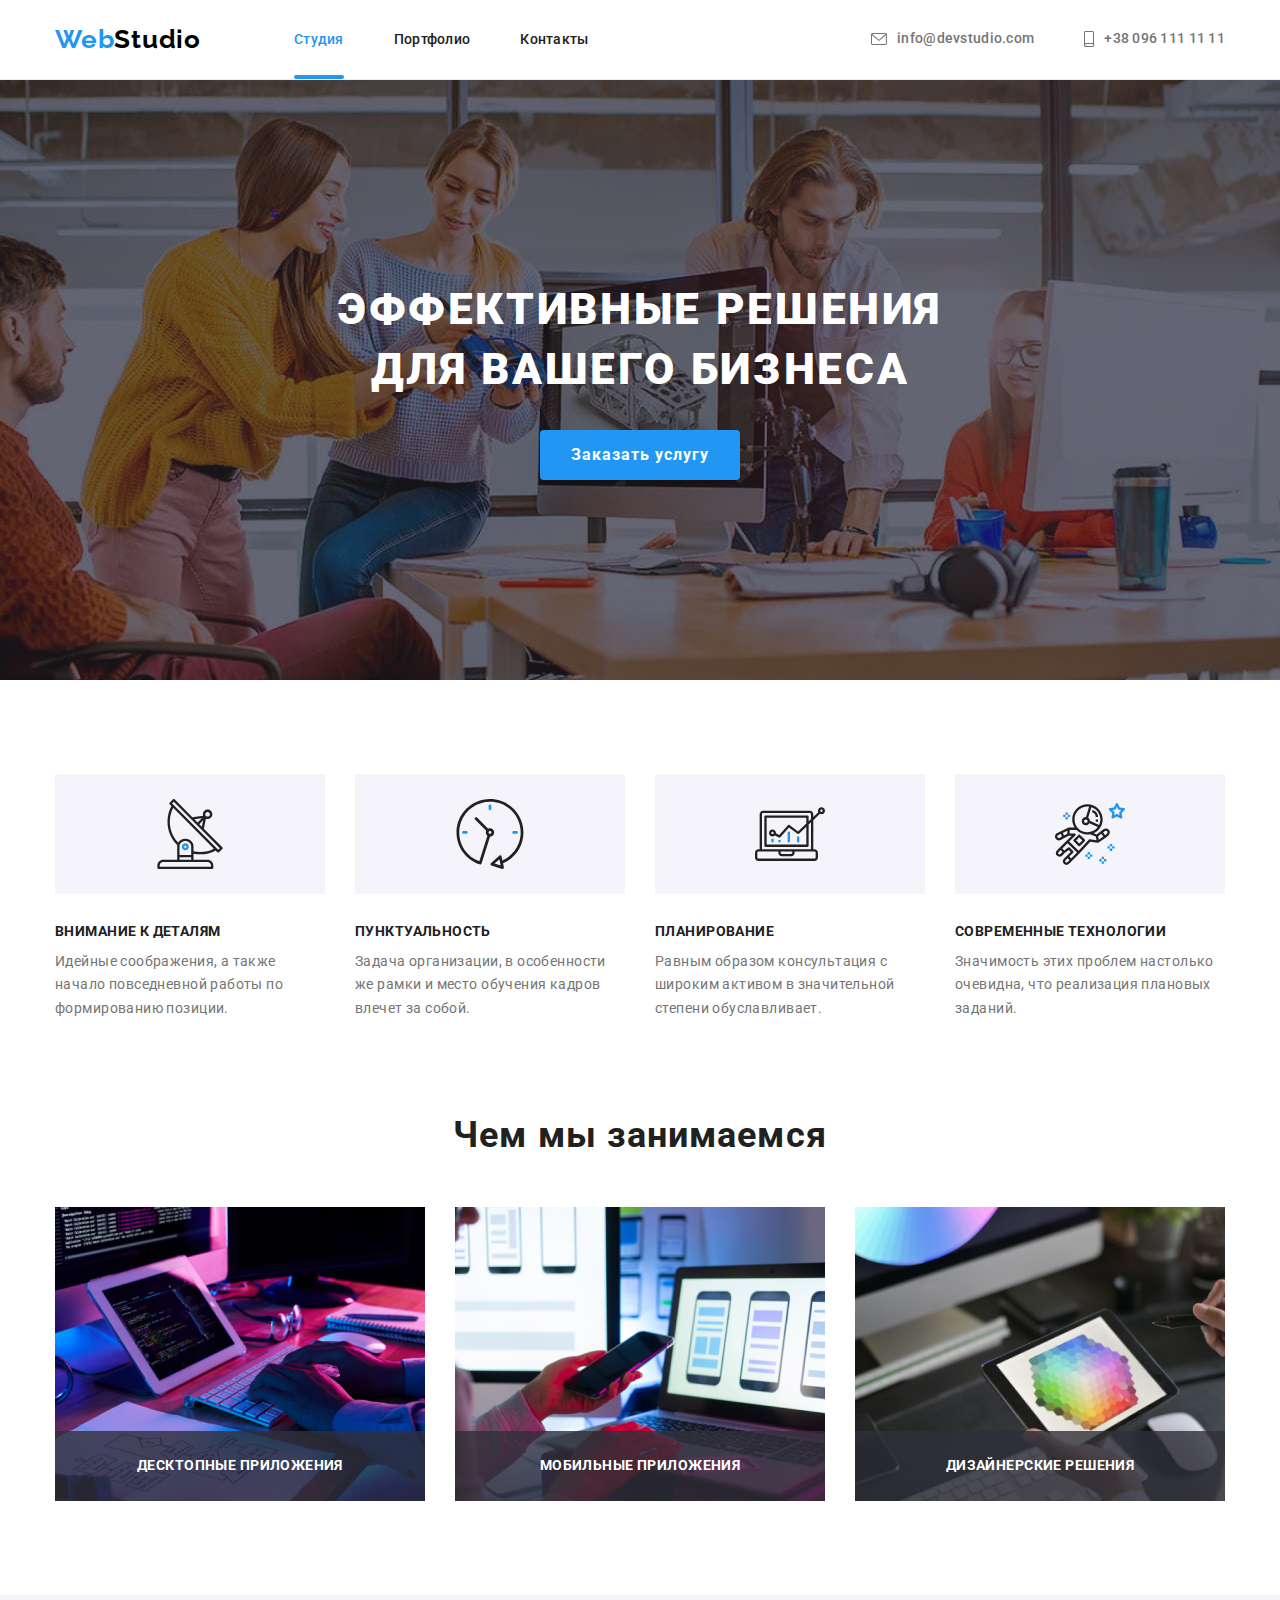
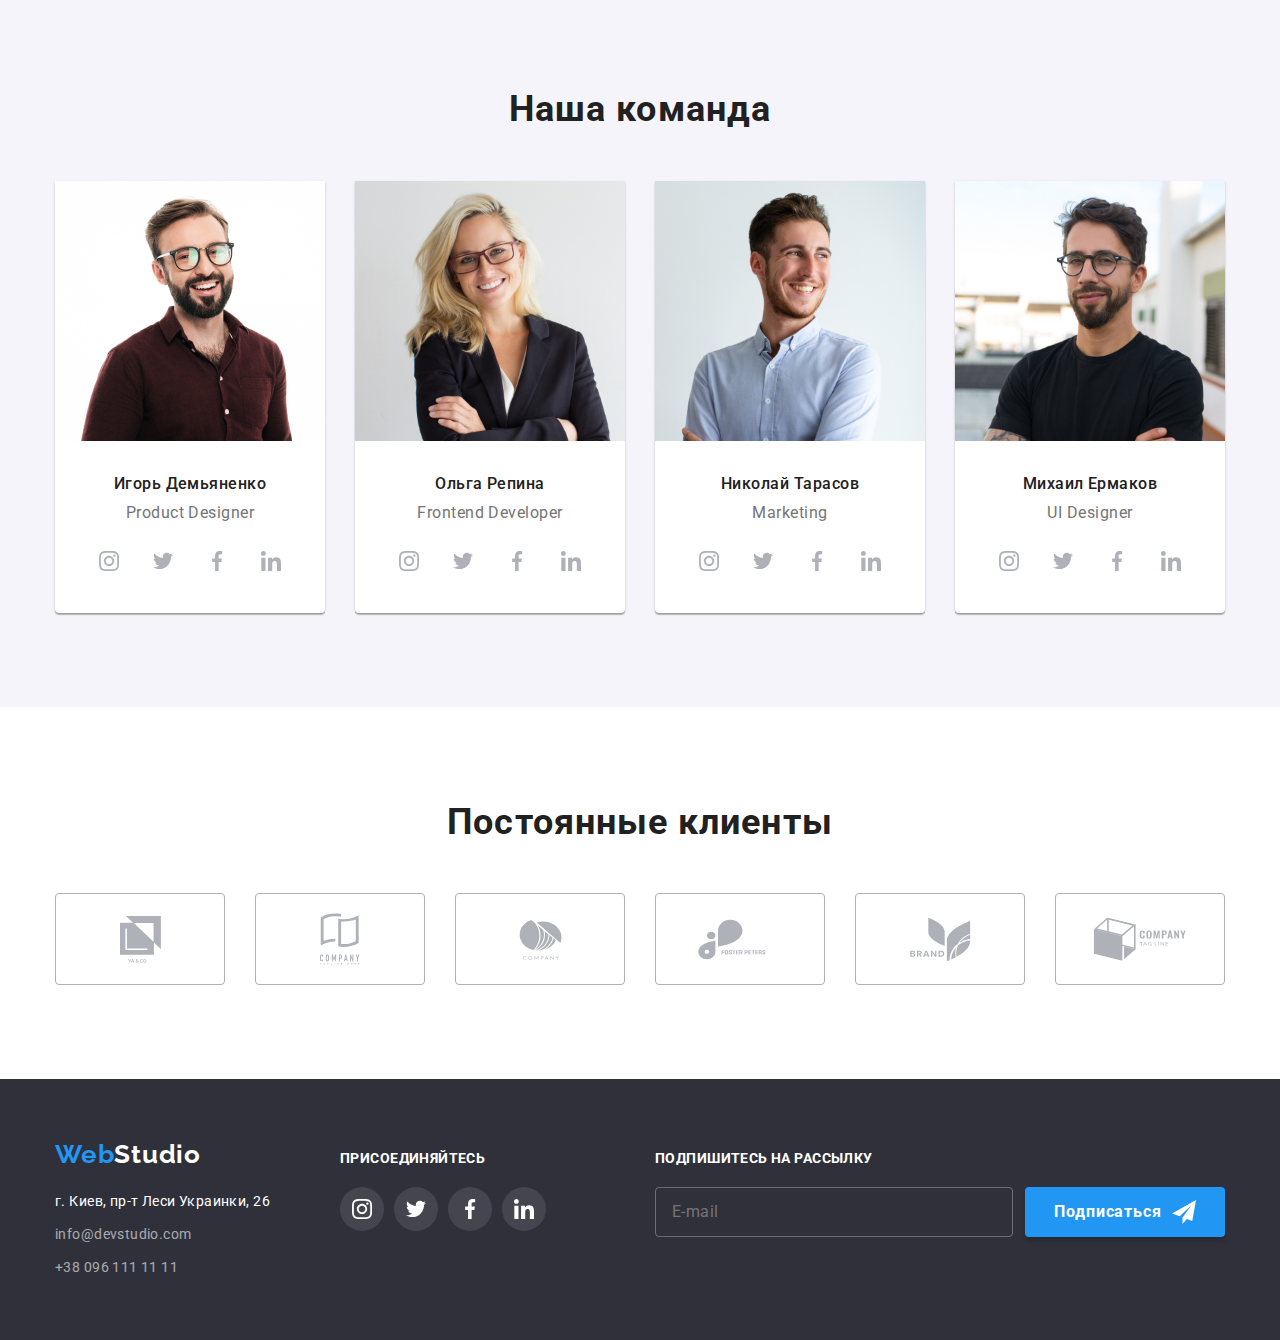
==== commit bd72295f: "Update index.html" ====
--- a/index.html
+++ b/index.html
@@ -460,7 +460,8 @@
         </div>
       </div>
     </footer>
-    <div class="backdrop" data-modal>
+    <!--Бекдроп-->
+    <div class="backdrop is-hidden" data-modal>
       <div class="modal">
         <button type="button" class="modal-btn" data-modal-close>
           <svg class="modal-close" width="18" height="18">
--- a/css/styles.css
+++ b/css/styles.css
@@ -926,6 +926,10 @@
   background-image: url(../images/check-icon.svg);
   background-size: contain;
   background-origin: border-box;
+}
+
+.modal-accept-input:focus + .modal-accept-label::before {
+  border: 2px solid var(--accent-color);
 }
 
 .visually-hidden {
@@ -965,8 +969,3 @@
   color: var(--white-title-color);
   transition: background-color 250ms cubic-bezier(0.4, 0, 0.2, 1);
 }
-
-.modal-form-btn:focus,
-.modal-form-btn:hover {
-  background-color: #188ce8;
-}
